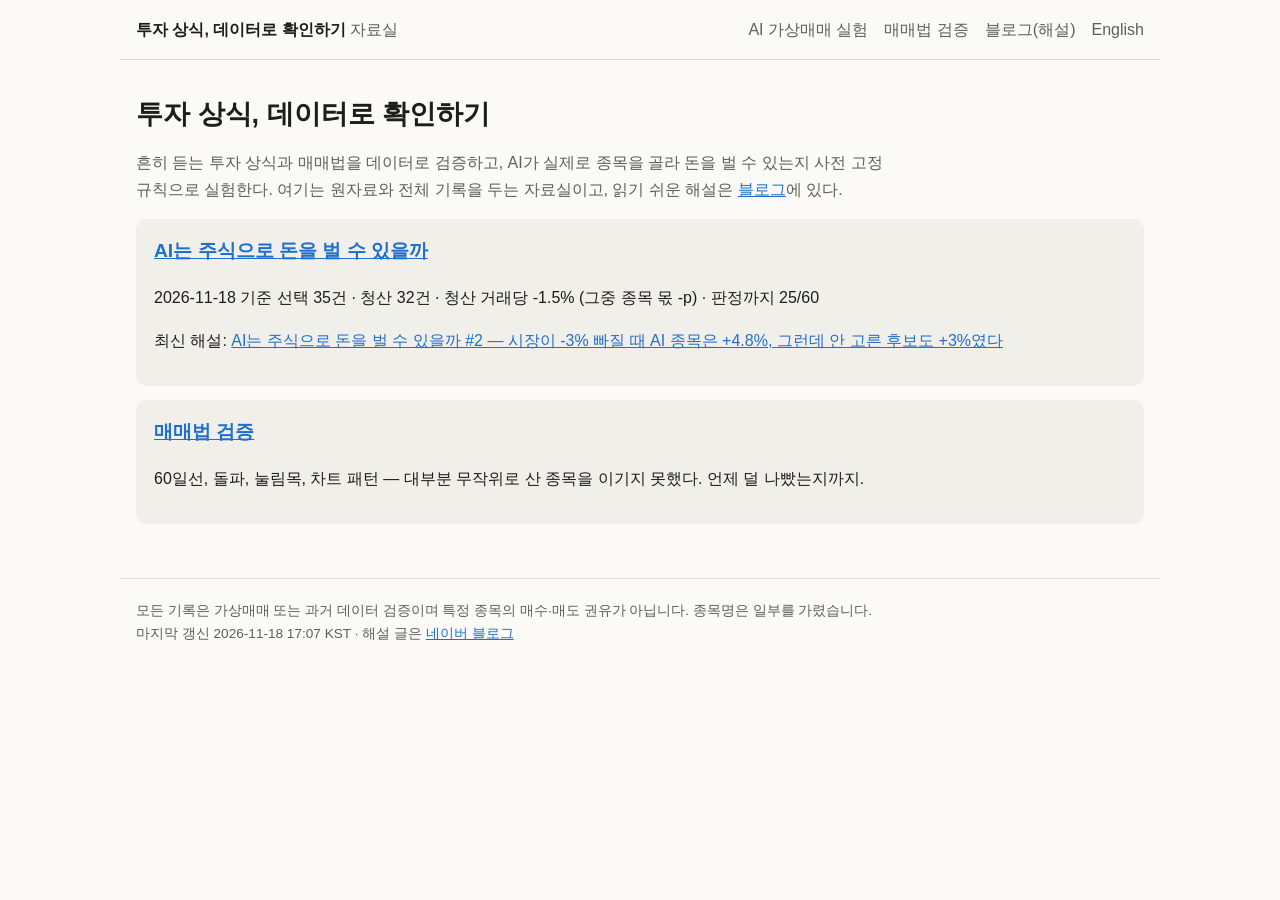
==== index.html @ af9c2b28 "가상매매 기록 갱신 20261118" ====
<!doctype html><html lang="ko"><head><meta charset="utf-8">
<meta name="viewport" content="width=device-width,initial-scale=1">
<title>투자 상식, 데이터로 확인하기 — 자료실</title><meta name="description" content="한국 주식 매매법 데이터 검증과 AI 가상매매 실험의 원자료·전체 기록.">
<link rel="canonical" href="https://km81jik-gif.github.io/">
<link rel="alternate" type="application/rss+xml" title="투자 상식, 데이터로 확인하기 — 자료실" href="feed.xml">
<link rel="stylesheet" href="style.css"><meta name="naver-site-verification" content="d9a3ba7bd224a177e4da610c9eb335765c6d03b2" /></head><body>
<header><a class="brand" href="index.html">투자 상식, 데이터로 확인하기 <span>자료실</span></a>
<nav><a href="ai-trading/index.html">AI 가상매매 실험</a><a href="methods/index.html">매매법 검증</a><a href="https://blog.naver.com/km81jik">블로그(해설)</a><a href="https://mythvsdata.blogspot.com/" hreflang="en">English</a></nav></header>
<main><h1>투자 상식, 데이터로 확인하기</h1>
<p class="lead">흔히 듣는 투자 상식과 매매법을 데이터로 검증하고, AI가 실제로 종목을 골라 돈을 벌 수 있는지 사전 고정 규칙으로 실험한다. 여기는 원자료와 전체 기록을 두는 자료실이고, 읽기 쉬운 해설은 <a href="https://blog.naver.com/km81jik">블로그</a>에 있다.</p>
<section class="card"><h2><a href="ai-trading/index.html">AI는 주식으로 돈을 벌 수 있을까</a></h2>
<p>2026-11-18 기준 선택 35건 · 청산 32건 · 청산 거래당 -1.5% (그중 종목 몫 -p) · 판정까지 25/60</p>
<p>최신 해설: <a href="https://blog.naver.com/km81jik/224435432522">AI는 주식으로 돈을 벌 수 있을까 #2 — 시장이 -3% 빠질 때 AI 종목은 +4.8%, 그런데 안 고른 후보도 +3%였다</a></p></section>
<section class="card"><h2><a href="methods/index.html">매매법 검증</a></h2><p>60일선, 돌파, 눌림목, 차트 패턴 — 대부분 무작위로 산 종목을 이기지 못했다. 언제 덜 나빴는지까지.</p></section></main>
<footer>모든 기록은 가상매매 또는 과거 데이터 검증이며 특정 종목의 매수·매도 권유가 아닙니다. 종목명은 일부를 가렸습니다.<br>
마지막 갱신 2026-11-18 17:07 KST · 해설 글은 <a href="https://blog.naver.com/km81jik">네이버 블로그</a></footer></body></html>
---- style.css ----
:root{--bg:#14161a;--panel:#1d2026;--ink:#e4e3de;--muted:#a3a29b;--line:#2a2d33;--blue:#3987e5;--green:#199e70;--red:#e66767}
@media (prefers-color-scheme: light){:root:not([data-theme="dark"]){--bg:#fbfaf7;--panel:#f1efe9;--ink:#1d1d1b;--muted:#5f5e58;--line:#dedbd2;--blue:#1f6fcf;--green:#0f7a55;--red:#c0392b}}
*{box-sizing:border-box}body{margin:0;background:var(--bg);color:var(--ink);font:16px/1.7 "Pretendard","Malgun Gothic","Apple SD Gothic Neo",sans-serif}
header{display:flex;flex-wrap:wrap;gap:12px 24px;align-items:center;justify-content:space-between;padding:16px;border-bottom:1px solid var(--line);max-width:1040px;margin:0 auto}
.brand{color:var(--ink);font-weight:700;text-decoration:none}.brand span{color:var(--muted);font-weight:400}
nav{display:flex;flex-wrap:wrap;gap:16px}nav a{color:var(--muted);text-decoration:none}nav a:hover{color:var(--ink)}
main{max-width:1040px;margin:0 auto;padding:8px 16px 40px}h1{font-size:1.7rem;line-height:1.35;margin:28px 0 12px}h2{font-size:1.2rem;margin:36px 0 10px}h3{margin:0 0 6px;font-size:1.05rem}
a{color:var(--blue)}.lead{color:var(--muted);max-width:760px}.note{color:var(--muted);font-size:.9rem}
.kpis{display:grid;grid-template-columns:repeat(auto-fit,minmax(150px,1fr));gap:10px;margin:20px 0}.kpis div{background:var(--panel);border-radius:8px;padding:12px}
.kpis span{display:block;color:var(--muted);font-size:.82rem}.kpis b{font-size:1.15rem}
.tw{overflow-x:auto}table{border-collapse:collapse;width:100%;font-size:.92rem}th,td{padding:8px 10px;border-bottom:1px solid var(--line);text-align:left;vertical-align:top}
th{color:var(--muted);font-weight:500;white-space:nowrap}td:first-child{white-space:nowrap}td.n{text-align:right;white-space:nowrap;font-variant-numeric:tabular-nums}.pos{color:var(--green)}.neg{color:var(--red)}
.card,article{background:var(--panel);border-radius:10px;padding:16px 18px;margin:14px 0}.card h2{margin:0 0 6px}ul.th li{margin:8px 0;color:var(--ink)}
footer{max-width:1040px;margin:0 auto;padding:20px 16px 40px;color:var(--muted);font-size:.85rem;border-top:1px solid var(--line)}
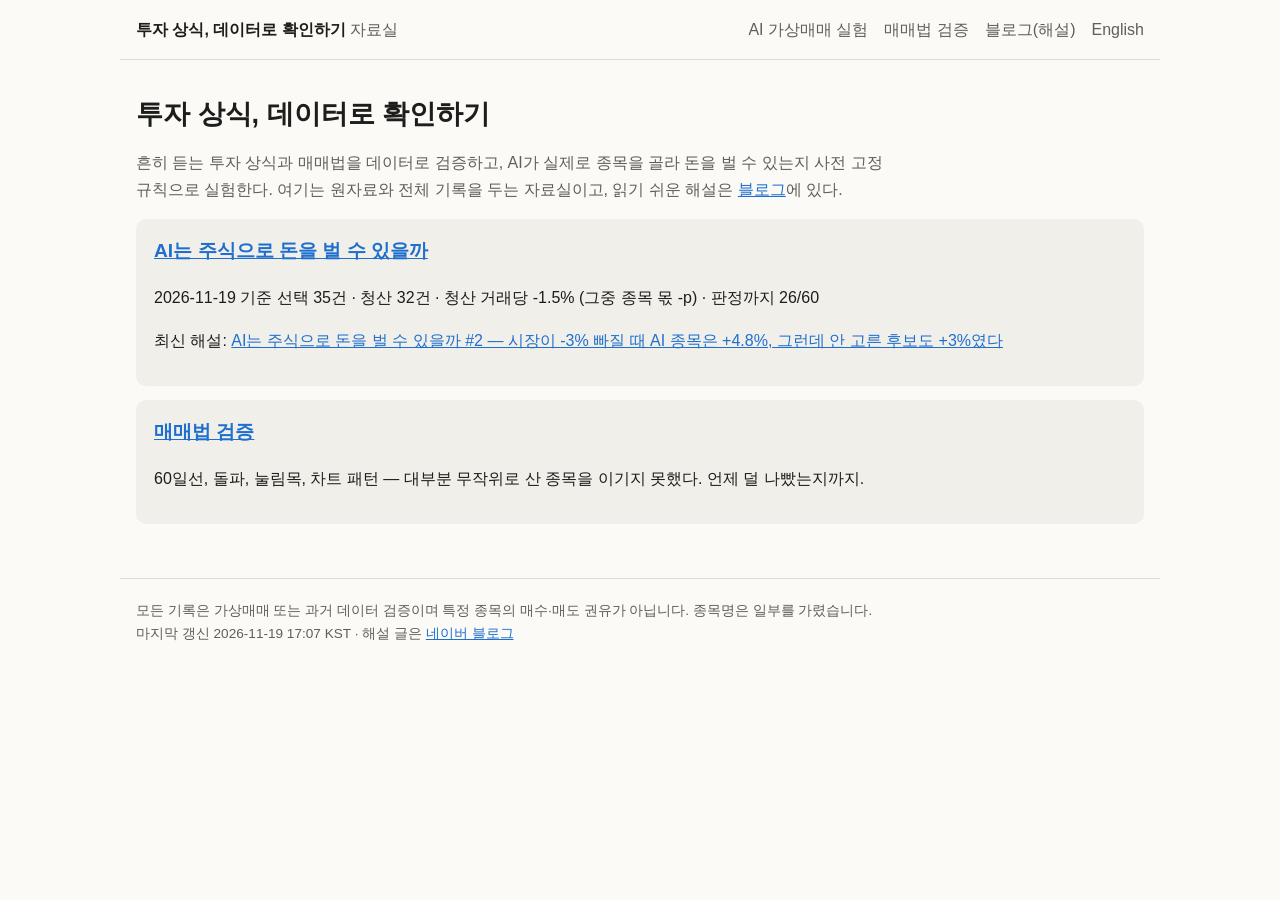
==== commit e5501196: "가상매매 기록 갱신 20261119" ====
--- a/index.html
+++ b/index.html
@@ -9,8 +9,8 @@
 <main><h1>투자 상식, 데이터로 확인하기</h1>
 <p class="lead">흔히 듣는 투자 상식과 매매법을 데이터로 검증하고, AI가 실제로 종목을 골라 돈을 벌 수 있는지 사전 고정 규칙으로 실험한다. 여기는 원자료와 전체 기록을 두는 자료실이고, 읽기 쉬운 해설은 <a href="https://blog.naver.com/km81jik">블로그</a>에 있다.</p>
 <section class="card"><h2><a href="ai-trading/index.html">AI는 주식으로 돈을 벌 수 있을까</a></h2>
-<p>2026-11-18 기준 선택 35건 · 청산 32건 · 청산 거래당 -1.5% (그중 종목 몫 -p) · 판정까지 25/60</p>
+<p>2026-11-19 기준 선택 35건 · 청산 32건 · 청산 거래당 -1.5% (그중 종목 몫 -p) · 판정까지 26/60</p>
 <p>최신 해설: <a href="https://blog.naver.com/km81jik/224435432522">AI는 주식으로 돈을 벌 수 있을까 #2 — 시장이 -3% 빠질 때 AI 종목은 +4.8%, 그런데 안 고른 후보도 +3%였다</a></p></section>
 <section class="card"><h2><a href="methods/index.html">매매법 검증</a></h2><p>60일선, 돌파, 눌림목, 차트 패턴 — 대부분 무작위로 산 종목을 이기지 못했다. 언제 덜 나빴는지까지.</p></section></main>
 <footer>모든 기록은 가상매매 또는 과거 데이터 검증이며 특정 종목의 매수·매도 권유가 아닙니다. 종목명은 일부를 가렸습니다.<br>
-마지막 갱신 2026-11-18 17:07 KST · 해설 글은 <a href="https://blog.naver.com/km81jik">네이버 블로그</a></footer></body></html>+마지막 갱신 2026-11-19 17:07 KST · 해설 글은 <a href="https://blog.naver.com/km81jik">네이버 블로그</a></footer></body></html>
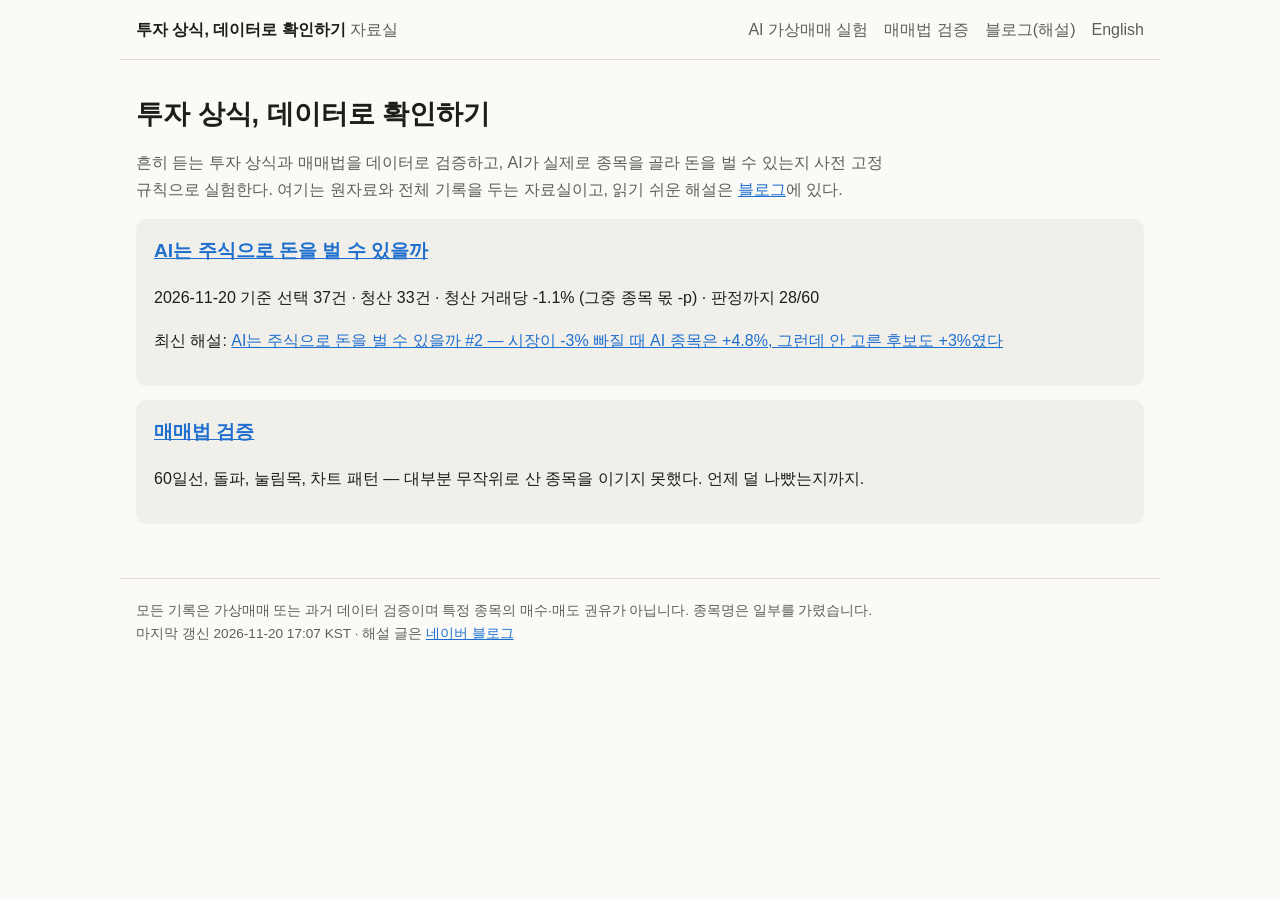
==== commit 67d6b5da: "가상매매 기록 갱신 20261120" ====
--- a/index.html
+++ b/index.html
@@ -9,8 +9,8 @@
 <main><h1>투자 상식, 데이터로 확인하기</h1>
 <p class="lead">흔히 듣는 투자 상식과 매매법을 데이터로 검증하고, AI가 실제로 종목을 골라 돈을 벌 수 있는지 사전 고정 규칙으로 실험한다. 여기는 원자료와 전체 기록을 두는 자료실이고, 읽기 쉬운 해설은 <a href="https://blog.naver.com/km81jik">블로그</a>에 있다.</p>
 <section class="card"><h2><a href="ai-trading/index.html">AI는 주식으로 돈을 벌 수 있을까</a></h2>
-<p>2026-11-19 기준 선택 35건 · 청산 32건 · 청산 거래당 -1.5% (그중 종목 몫 -p) · 판정까지 26/60</p>
+<p>2026-11-20 기준 선택 37건 · 청산 33건 · 청산 거래당 -1.1% (그중 종목 몫 -p) · 판정까지 28/60</p>
 <p>최신 해설: <a href="https://blog.naver.com/km81jik/224435432522">AI는 주식으로 돈을 벌 수 있을까 #2 — 시장이 -3% 빠질 때 AI 종목은 +4.8%, 그런데 안 고른 후보도 +3%였다</a></p></section>
 <section class="card"><h2><a href="methods/index.html">매매법 검증</a></h2><p>60일선, 돌파, 눌림목, 차트 패턴 — 대부분 무작위로 산 종목을 이기지 못했다. 언제 덜 나빴는지까지.</p></section></main>
 <footer>모든 기록은 가상매매 또는 과거 데이터 검증이며 특정 종목의 매수·매도 권유가 아닙니다. 종목명은 일부를 가렸습니다.<br>
-마지막 갱신 2026-11-19 17:07 KST · 해설 글은 <a href="https://blog.naver.com/km81jik">네이버 블로그</a></footer></body></html>+마지막 갱신 2026-11-20 17:07 KST · 해설 글은 <a href="https://blog.naver.com/km81jik">네이버 블로그</a></footer></body></html>
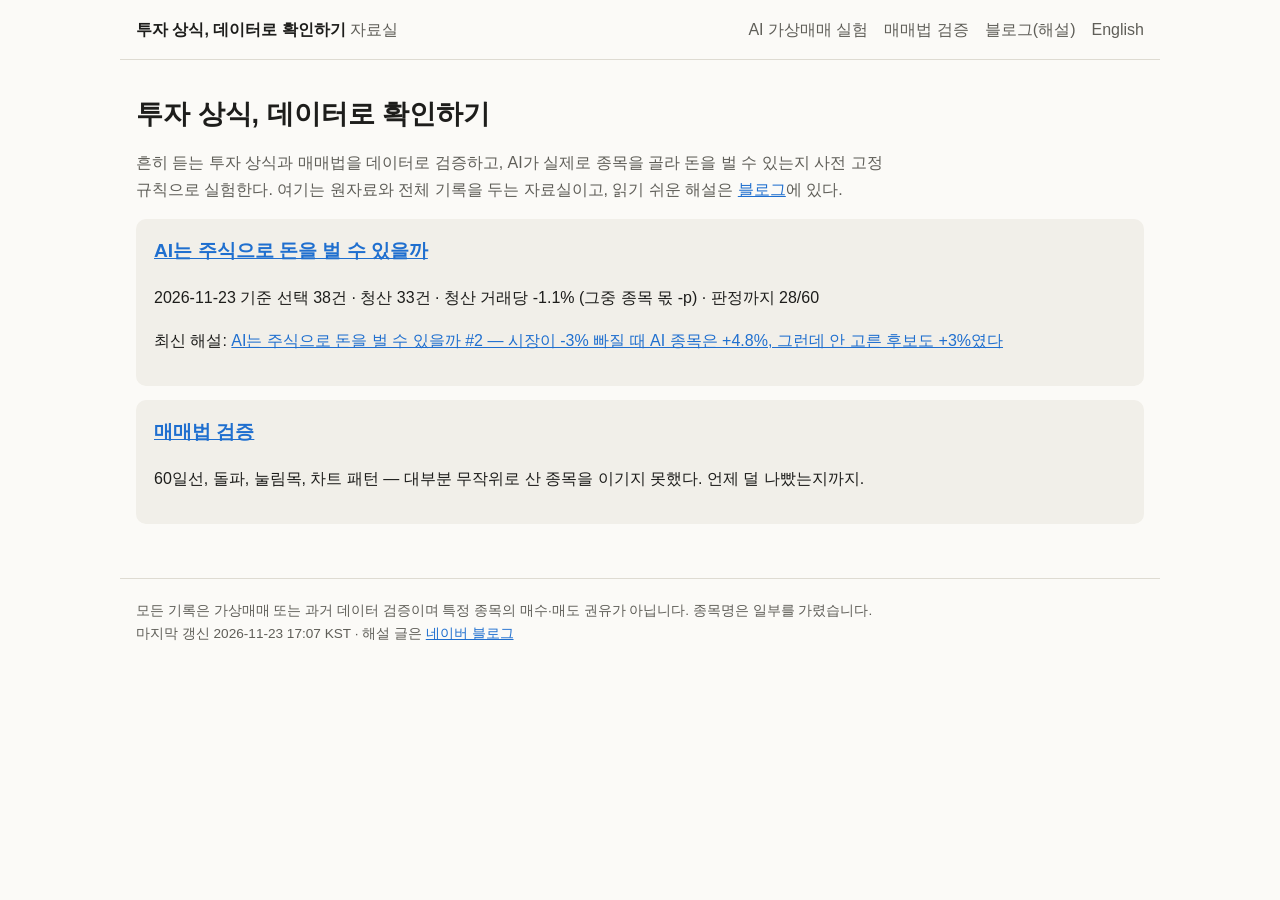
==== commit d4901dc9: "가상매매 기록 갱신 20261123" ====
--- a/index.html
+++ b/index.html
@@ -9,8 +9,8 @@
 <main><h1>투자 상식, 데이터로 확인하기</h1>
 <p class="lead">흔히 듣는 투자 상식과 매매법을 데이터로 검증하고, AI가 실제로 종목을 골라 돈을 벌 수 있는지 사전 고정 규칙으로 실험한다. 여기는 원자료와 전체 기록을 두는 자료실이고, 읽기 쉬운 해설은 <a href="https://blog.naver.com/km81jik">블로그</a>에 있다.</p>
 <section class="card"><h2><a href="ai-trading/index.html">AI는 주식으로 돈을 벌 수 있을까</a></h2>
-<p>2026-11-20 기준 선택 37건 · 청산 33건 · 청산 거래당 -1.1% (그중 종목 몫 -p) · 판정까지 28/60</p>
+<p>2026-11-23 기준 선택 38건 · 청산 33건 · 청산 거래당 -1.1% (그중 종목 몫 -p) · 판정까지 28/60</p>
 <p>최신 해설: <a href="https://blog.naver.com/km81jik/224435432522">AI는 주식으로 돈을 벌 수 있을까 #2 — 시장이 -3% 빠질 때 AI 종목은 +4.8%, 그런데 안 고른 후보도 +3%였다</a></p></section>
 <section class="card"><h2><a href="methods/index.html">매매법 검증</a></h2><p>60일선, 돌파, 눌림목, 차트 패턴 — 대부분 무작위로 산 종목을 이기지 못했다. 언제 덜 나빴는지까지.</p></section></main>
 <footer>모든 기록은 가상매매 또는 과거 데이터 검증이며 특정 종목의 매수·매도 권유가 아닙니다. 종목명은 일부를 가렸습니다.<br>
-마지막 갱신 2026-11-20 17:07 KST · 해설 글은 <a href="https://blog.naver.com/km81jik">네이버 블로그</a></footer></body></html>+마지막 갱신 2026-11-23 17:07 KST · 해설 글은 <a href="https://blog.naver.com/km81jik">네이버 블로그</a></footer></body></html>
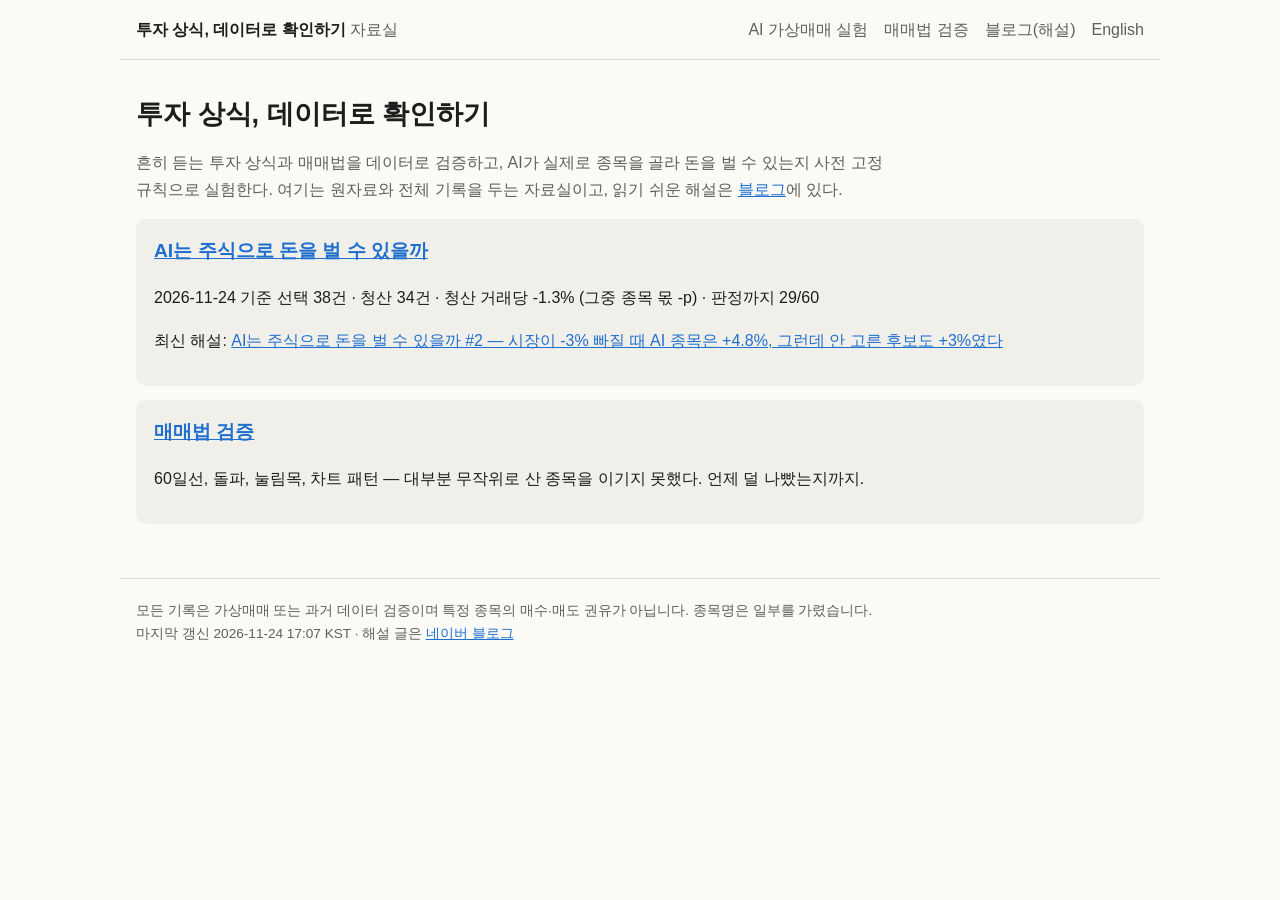
==== commit 97ea2f00: "가상매매 기록 갱신 20261124" ====
--- a/index.html
+++ b/index.html
@@ -9,8 +9,8 @@
 <main><h1>투자 상식, 데이터로 확인하기</h1>
 <p class="lead">흔히 듣는 투자 상식과 매매법을 데이터로 검증하고, AI가 실제로 종목을 골라 돈을 벌 수 있는지 사전 고정 규칙으로 실험한다. 여기는 원자료와 전체 기록을 두는 자료실이고, 읽기 쉬운 해설은 <a href="https://blog.naver.com/km81jik">블로그</a>에 있다.</p>
 <section class="card"><h2><a href="ai-trading/index.html">AI는 주식으로 돈을 벌 수 있을까</a></h2>
-<p>2026-11-23 기준 선택 38건 · 청산 33건 · 청산 거래당 -1.1% (그중 종목 몫 -p) · 판정까지 28/60</p>
+<p>2026-11-24 기준 선택 38건 · 청산 34건 · 청산 거래당 -1.3% (그중 종목 몫 -p) · 판정까지 29/60</p>
 <p>최신 해설: <a href="https://blog.naver.com/km81jik/224435432522">AI는 주식으로 돈을 벌 수 있을까 #2 — 시장이 -3% 빠질 때 AI 종목은 +4.8%, 그런데 안 고른 후보도 +3%였다</a></p></section>
 <section class="card"><h2><a href="methods/index.html">매매법 검증</a></h2><p>60일선, 돌파, 눌림목, 차트 패턴 — 대부분 무작위로 산 종목을 이기지 못했다. 언제 덜 나빴는지까지.</p></section></main>
 <footer>모든 기록은 가상매매 또는 과거 데이터 검증이며 특정 종목의 매수·매도 권유가 아닙니다. 종목명은 일부를 가렸습니다.<br>
-마지막 갱신 2026-11-23 17:07 KST · 해설 글은 <a href="https://blog.naver.com/km81jik">네이버 블로그</a></footer></body></html>+마지막 갱신 2026-11-24 17:07 KST · 해설 글은 <a href="https://blog.naver.com/km81jik">네이버 블로그</a></footer></body></html>
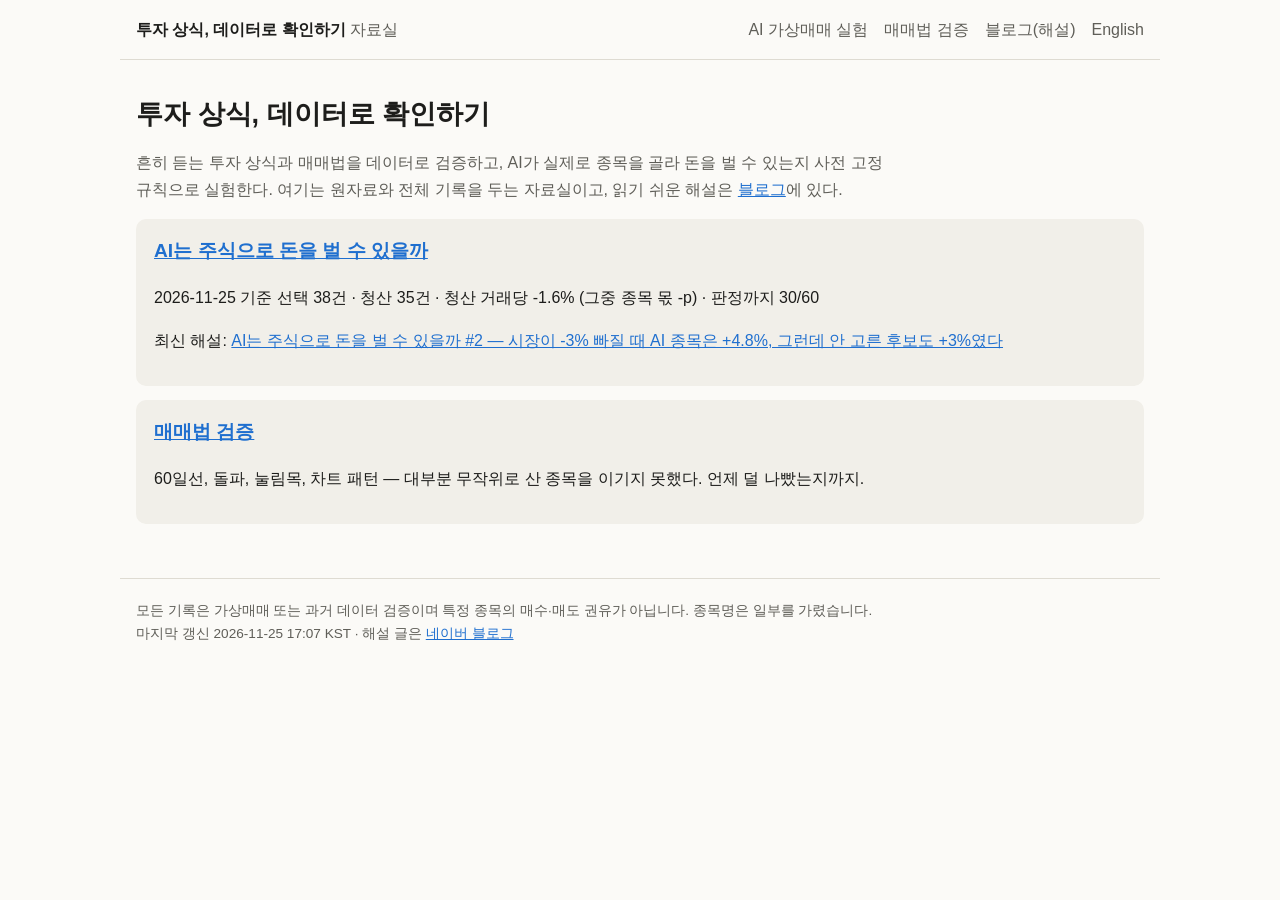
==== commit 7f202508: "가상매매 기록 갱신 20261125" ====
--- a/index.html
+++ b/index.html
@@ -9,8 +9,8 @@
 <main><h1>투자 상식, 데이터로 확인하기</h1>
 <p class="lead">흔히 듣는 투자 상식과 매매법을 데이터로 검증하고, AI가 실제로 종목을 골라 돈을 벌 수 있는지 사전 고정 규칙으로 실험한다. 여기는 원자료와 전체 기록을 두는 자료실이고, 읽기 쉬운 해설은 <a href="https://blog.naver.com/km81jik">블로그</a>에 있다.</p>
 <section class="card"><h2><a href="ai-trading/index.html">AI는 주식으로 돈을 벌 수 있을까</a></h2>
-<p>2026-11-24 기준 선택 38건 · 청산 34건 · 청산 거래당 -1.3% (그중 종목 몫 -p) · 판정까지 29/60</p>
+<p>2026-11-25 기준 선택 38건 · 청산 35건 · 청산 거래당 -1.6% (그중 종목 몫 -p) · 판정까지 30/60</p>
 <p>최신 해설: <a href="https://blog.naver.com/km81jik/224435432522">AI는 주식으로 돈을 벌 수 있을까 #2 — 시장이 -3% 빠질 때 AI 종목은 +4.8%, 그런데 안 고른 후보도 +3%였다</a></p></section>
 <section class="card"><h2><a href="methods/index.html">매매법 검증</a></h2><p>60일선, 돌파, 눌림목, 차트 패턴 — 대부분 무작위로 산 종목을 이기지 못했다. 언제 덜 나빴는지까지.</p></section></main>
 <footer>모든 기록은 가상매매 또는 과거 데이터 검증이며 특정 종목의 매수·매도 권유가 아닙니다. 종목명은 일부를 가렸습니다.<br>
-마지막 갱신 2026-11-24 17:07 KST · 해설 글은 <a href="https://blog.naver.com/km81jik">네이버 블로그</a></footer></body></html>+마지막 갱신 2026-11-25 17:07 KST · 해설 글은 <a href="https://blog.naver.com/km81jik">네이버 블로그</a></footer></body></html>
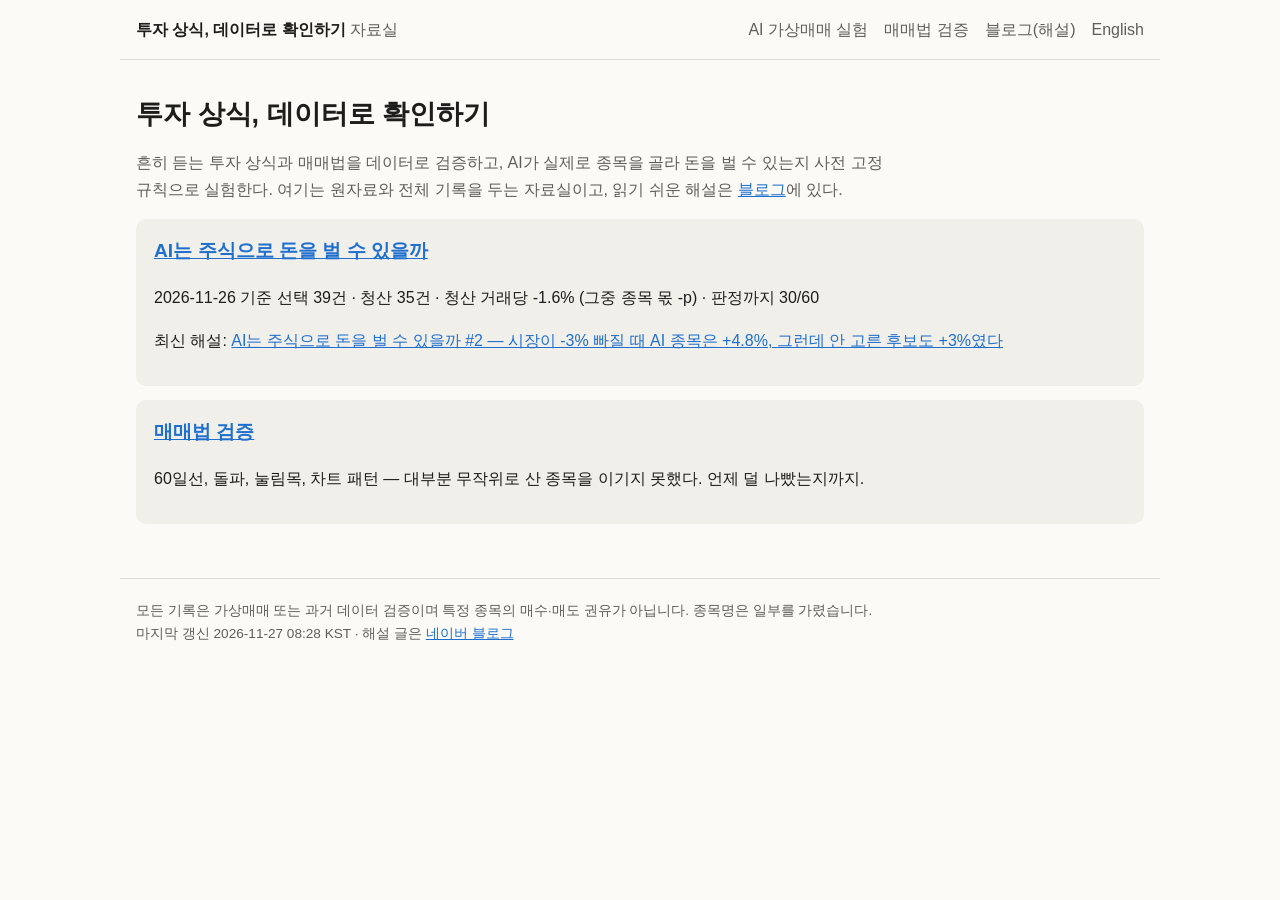
==== commit 5ecb981c: "가상매매 기록 갱신 20261126" ====
--- a/index.html
+++ b/index.html
@@ -9,8 +9,8 @@
 <main><h1>투자 상식, 데이터로 확인하기</h1>
 <p class="lead">흔히 듣는 투자 상식과 매매법을 데이터로 검증하고, AI가 실제로 종목을 골라 돈을 벌 수 있는지 사전 고정 규칙으로 실험한다. 여기는 원자료와 전체 기록을 두는 자료실이고, 읽기 쉬운 해설은 <a href="https://blog.naver.com/km81jik">블로그</a>에 있다.</p>
 <section class="card"><h2><a href="ai-trading/index.html">AI는 주식으로 돈을 벌 수 있을까</a></h2>
-<p>2026-11-25 기준 선택 38건 · 청산 35건 · 청산 거래당 -1.6% (그중 종목 몫 -p) · 판정까지 30/60</p>
+<p>2026-11-26 기준 선택 39건 · 청산 35건 · 청산 거래당 -1.6% (그중 종목 몫 -p) · 판정까지 30/60</p>
 <p>최신 해설: <a href="https://blog.naver.com/km81jik/224435432522">AI는 주식으로 돈을 벌 수 있을까 #2 — 시장이 -3% 빠질 때 AI 종목은 +4.8%, 그런데 안 고른 후보도 +3%였다</a></p></section>
 <section class="card"><h2><a href="methods/index.html">매매법 검증</a></h2><p>60일선, 돌파, 눌림목, 차트 패턴 — 대부분 무작위로 산 종목을 이기지 못했다. 언제 덜 나빴는지까지.</p></section></main>
 <footer>모든 기록은 가상매매 또는 과거 데이터 검증이며 특정 종목의 매수·매도 권유가 아닙니다. 종목명은 일부를 가렸습니다.<br>
-마지막 갱신 2026-11-25 17:07 KST · 해설 글은 <a href="https://blog.naver.com/km81jik">네이버 블로그</a></footer></body></html>+마지막 갱신 2026-11-27 08:28 KST · 해설 글은 <a href="https://blog.naver.com/km81jik">네이버 블로그</a></footer></body></html>
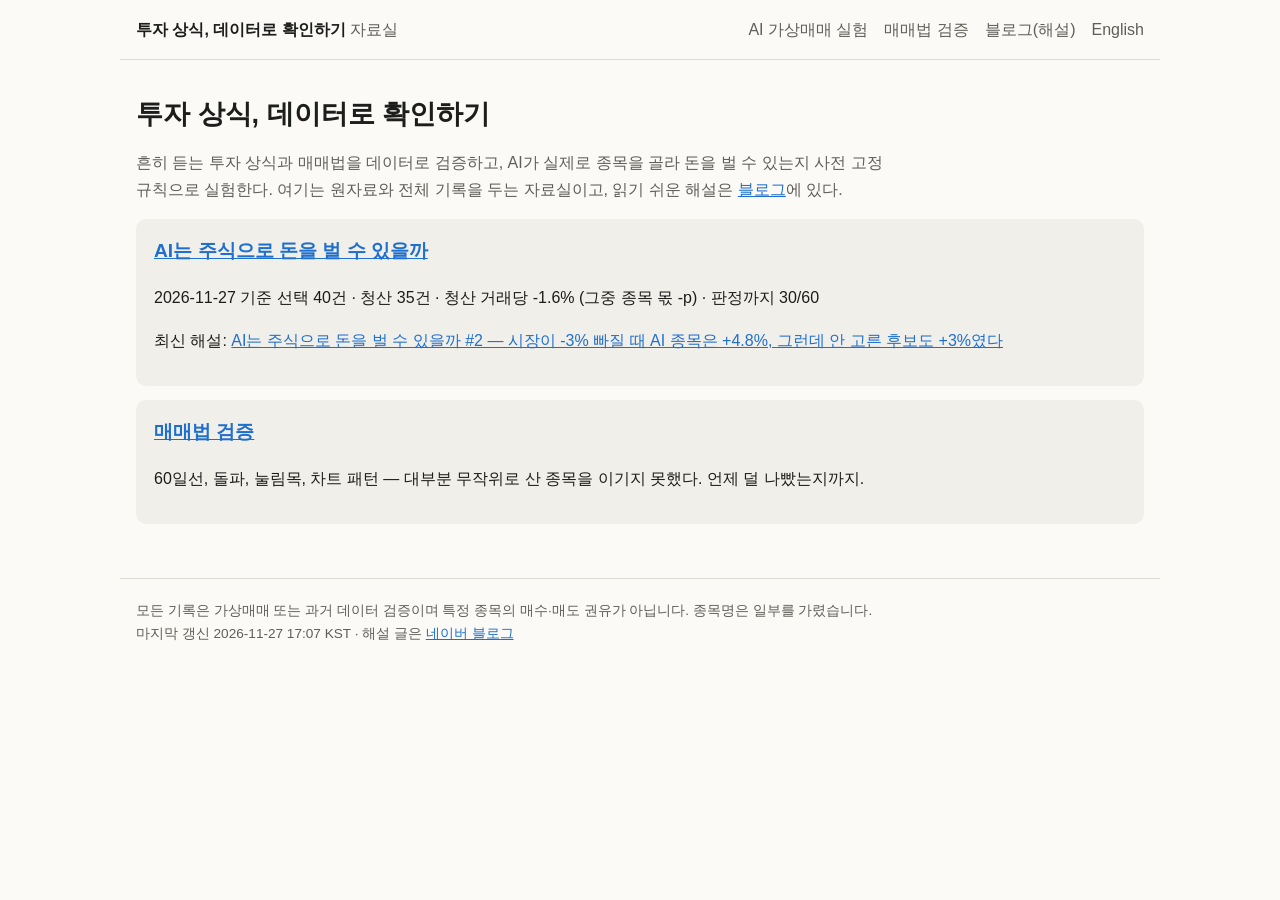
==== commit 4714460f: "가상매매 기록 갱신 20261127" ====
--- a/index.html
+++ b/index.html
@@ -9,8 +9,8 @@
 <main><h1>투자 상식, 데이터로 확인하기</h1>
 <p class="lead">흔히 듣는 투자 상식과 매매법을 데이터로 검증하고, AI가 실제로 종목을 골라 돈을 벌 수 있는지 사전 고정 규칙으로 실험한다. 여기는 원자료와 전체 기록을 두는 자료실이고, 읽기 쉬운 해설은 <a href="https://blog.naver.com/km81jik">블로그</a>에 있다.</p>
 <section class="card"><h2><a href="ai-trading/index.html">AI는 주식으로 돈을 벌 수 있을까</a></h2>
-<p>2026-11-26 기준 선택 39건 · 청산 35건 · 청산 거래당 -1.6% (그중 종목 몫 -p) · 판정까지 30/60</p>
+<p>2026-11-27 기준 선택 40건 · 청산 35건 · 청산 거래당 -1.6% (그중 종목 몫 -p) · 판정까지 30/60</p>
 <p>최신 해설: <a href="https://blog.naver.com/km81jik/224435432522">AI는 주식으로 돈을 벌 수 있을까 #2 — 시장이 -3% 빠질 때 AI 종목은 +4.8%, 그런데 안 고른 후보도 +3%였다</a></p></section>
 <section class="card"><h2><a href="methods/index.html">매매법 검증</a></h2><p>60일선, 돌파, 눌림목, 차트 패턴 — 대부분 무작위로 산 종목을 이기지 못했다. 언제 덜 나빴는지까지.</p></section></main>
 <footer>모든 기록은 가상매매 또는 과거 데이터 검증이며 특정 종목의 매수·매도 권유가 아닙니다. 종목명은 일부를 가렸습니다.<br>
-마지막 갱신 2026-11-27 08:28 KST · 해설 글은 <a href="https://blog.naver.com/km81jik">네이버 블로그</a></footer></body></html>+마지막 갱신 2026-11-27 17:07 KST · 해설 글은 <a href="https://blog.naver.com/km81jik">네이버 블로그</a></footer></body></html>
